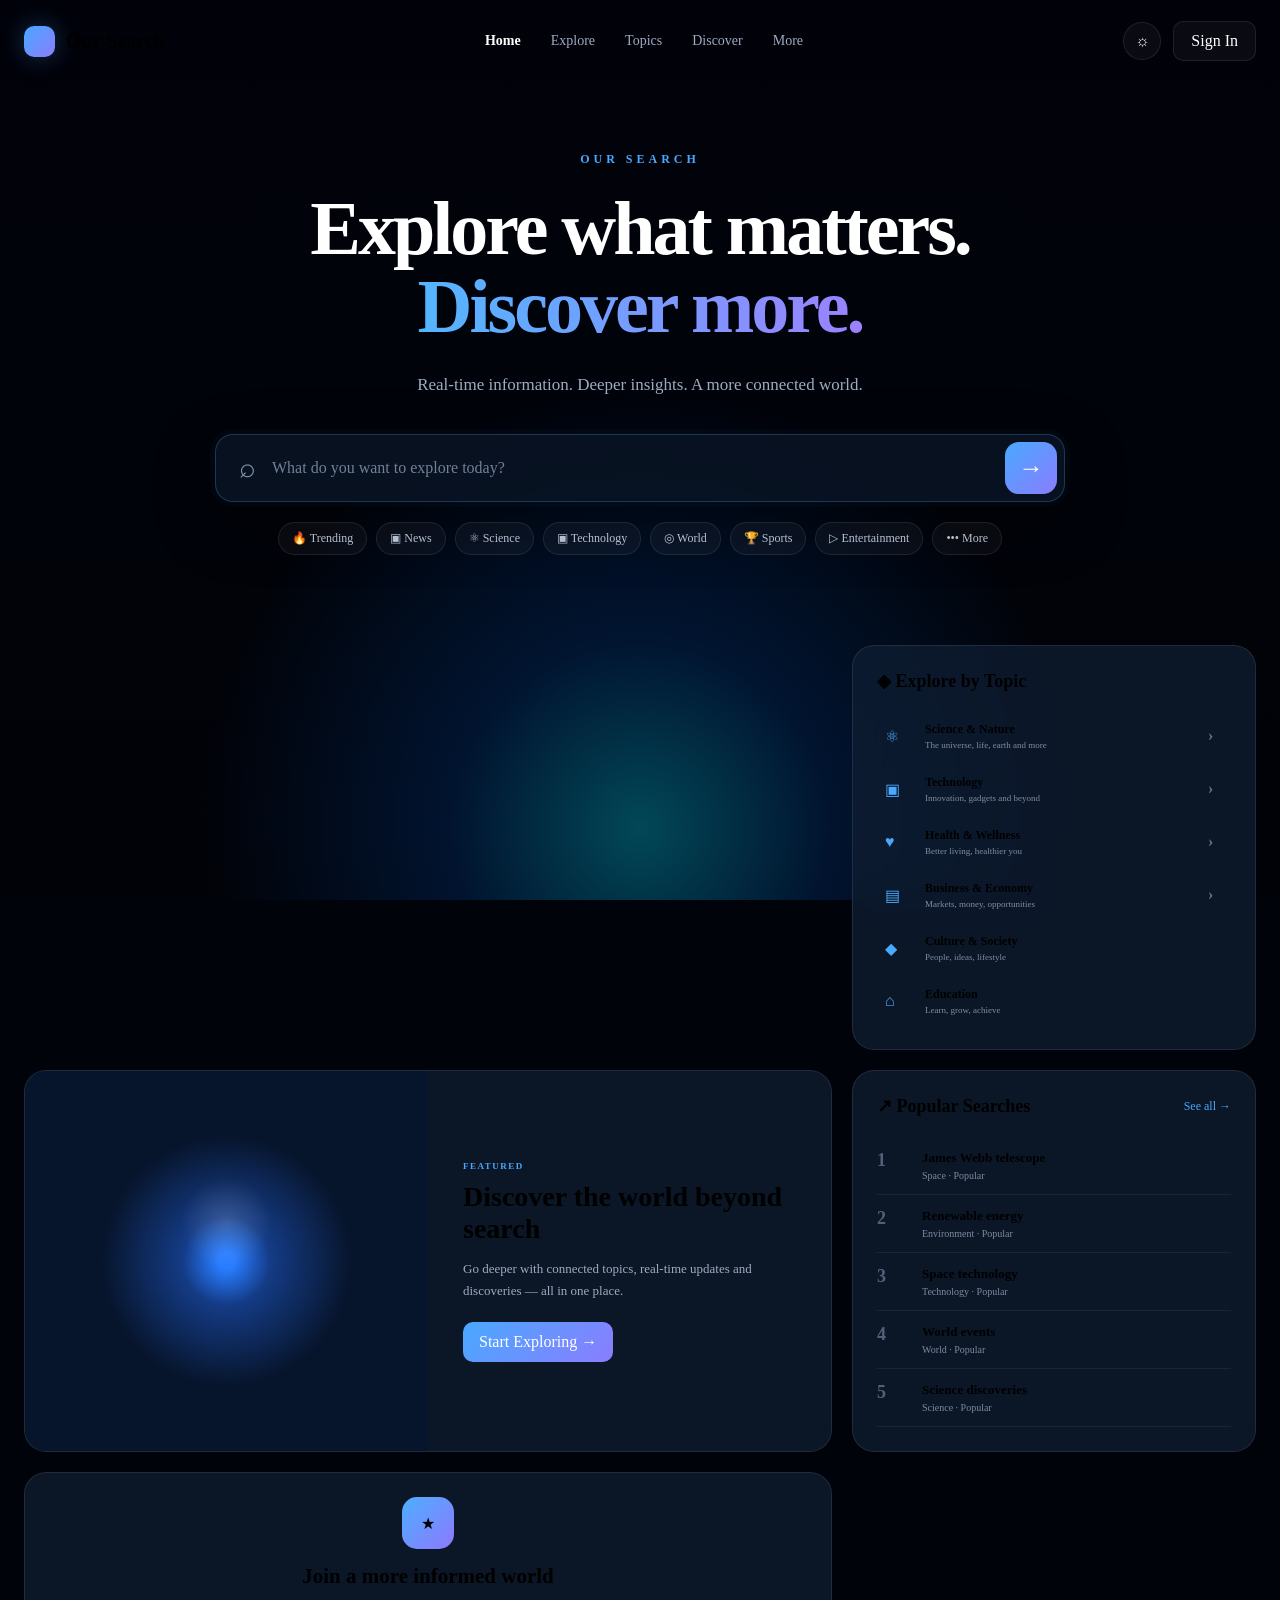
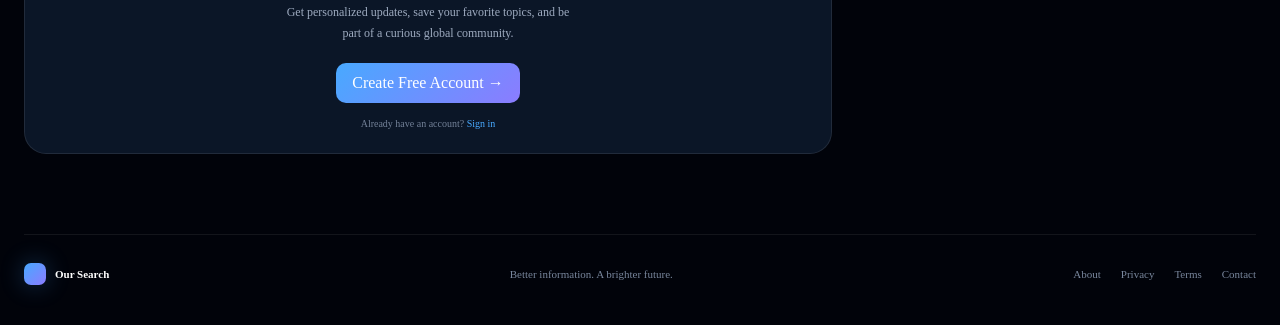
==== website/index.html @ 3cedba16 "Fix homepage search navigation" ====
<!DOCTYPE html>
<html lang="en">
<head>
    <meta charset="UTF-8">
    <meta name="viewport" content="width=device-width, initial-scale=1.0">

    <title>Our Search</title>

    <link rel="stylesheet" href="style.css">
</head>

<body>

<header class="topbar">

    <div class="brand">
        <div class="brand-icon"></div>
        <span>Our Search</span>
    </div>

    <nav class="navigation">
        <a class="active" href="/">Home</a>
        <a href="javascript:void(0)" onclick="event.preventDefault(); event.stopPropagation();">Explore</a>
        <a href="javascript:void(0)" onclick="event.preventDefault(); event.stopPropagation();">Topics</a>
        <a href="javascript:void(0)" onclick="event.preventDefault(); event.stopPropagation();">Discover</a>
        <a href="javascript:void(0)" onclick="event.preventDefault(); event.stopPropagation();">More</a>
    </nav>

    <div class="top-actions">
        <button class="theme-button">☼</button>
        <button class="signin-button">Sign In</button>
    </div>

</header>


<main>

    <section class="hero">

        <div class="hero-content">

            <div class="eyebrow">OUR SEARCH</div>

            <h1>
                Explore what matters.<br>
                <span>Discover more.</span>
            </h1>

            <p>
                Real-time information. Deeper insights. A more connected world.
            </p>

            <a
                class="main-search"
                href="/search.html"
                aria-label="Open Our Search"
            >

                <span class="search-icon">⌕</span>

                <span class="search-placeholder">
                    What do you want to explore today?
                </span>

                <span class="search-submit">→</span>

            </a>

            <div class="category-row">

                <button>🔥 Trending</button>
                <button>▣ News</button>
                <button>⚛ Science</button>
                <button>▣ Technology</button>
                <button>◎ World</button>
                <button>🏆 Sports</button>
                <button>▷ Entertainment</button>
                <button>••• More</button>

            </div>

        </div>

    </section>


    <section class="dashboard">

        <div class="world-news-space">
        </div>


        <aside class="topics-panel">

            <div class="section-heading">
                <h2>◈ Explore by Topic</h2>
            </div>

            <div class="topic-list">

                <a href="javascript:void(0)" onclick="event.preventDefault(); event.stopPropagation();">
                    <span>⚛</span>
                    <div>
                        <strong>Science & Nature</strong>
                        <small>The universe, life, earth and more</small>
                    </div>
                    <b>›</b>
                </a>

                <a href="javascript:void(0)" onclick="event.preventDefault(); event.stopPropagation();">
                    <span>▣</span>
                    <div>
                        <strong>Technology</strong>
                        <small>Innovation, gadgets and beyond</small>
                    </div>
                    <b>›</b>
                </a>

                <a href="javascript:void(0)" onclick="event.preventDefault(); event.stopPropagation();">
                    <span>♥</span>
                    <div>
                        <strong>Health & Wellness</strong>
                        <small>Better living, healthier you</small>
                    </div>
                    <b>›</b>
                </a>

                <a href="javascript:void(0)" onclick="event.preventDefault(); event.stopPropagation();">
                    <span>▤</span>
                    <div>
                        <strong>Business & Economy</strong>
                        <small>Markets, money, opportunities</small>
                    </div>
                    <b>›</b>
                </a>

                <a href="javascript:void(0)" onclick="event.preventDefault(); event.stopPropagation();">
                    <span>◆</span>
                    <div>
                        <strong>Culture & Society</strong>
                        <small>People, ideas, lifestyle</small>
                    </div>
                </a>

                <a href="javascript:void(0)" onclick="event.preventDefault(); event.stopPropagation();">
                    <span>⌂</span>
                    <div>
                        <strong>Education</strong>
                        <small>Learn, grow, achieve</small>
                    </div>
                </a>

            </div>

        </aside>


        <div class="featured-panel">

            <div class="featured-image"></div>

            <div class="featured-content">

                <small>FEATURED</small>

                <h2>Discover the world beyond search</h2>

                <p>
                    Go deeper with connected topics, real-time updates
                    and discoveries — all in one place.
                </p>

                <button>Start Exploring →</button>

            </div>

        </div>


        <div class="popular-panel">

            <div class="section-heading">
                <h2>↗ Popular Searches</h2>
                <a href="javascript:void(0)" onclick="event.preventDefault(); event.stopPropagation();">See all →</a>
            </div>

            <div class="popular-list">

                <a href="javascript:void(0)" onclick="event.preventDefault(); event.stopPropagation();">
                    <strong>1</strong>
                    <div>
                        <b>James Webb telescope</b>
                        <small>Space · Popular</small>
                    </div>
                </a>

                <a href="javascript:void(0)" onclick="event.preventDefault(); event.stopPropagation();">
                    <strong>2</strong>
                    <div>
                        <b>Renewable energy</b>
                        <small>Environment · Popular</small>
                    </div>
                </a>

                <a href="javascript:void(0)" onclick="event.preventDefault(); event.stopPropagation();">
                    <strong>3</strong>
                    <div>
                        <b>Space technology</b>
                        <small>Technology · Popular</small>
                    </div>
                </a>

                <a href="javascript:void(0)" onclick="event.preventDefault(); event.stopPropagation();">
                    <strong>4</strong>
                    <div>
                        <b>World events</b>
                        <small>World · Popular</small>
                    </div>
                </a>

                <a href="javascript:void(0)" onclick="event.preventDefault(); event.stopPropagation();">
                    <strong>5</strong>
                    <div>
                        <b>Science discoveries</b>
                        <small>Science · Popular</small>
                    </div>
                </a>

            </div>

        </div>


        <aside class="join-panel">

            <div class="join-icon">★</div>

            <h2>Join a more informed world</h2>

            <p>
                Get personalized updates, save your favorite topics,
                and be part of a curious global community.
            </p>

            <button>Create Free Account →</button>

            <small>
                Already have an account?
                <a href="javascript:void(0)" onclick="event.preventDefault(); event.stopPropagation();">Sign in</a>
            </small>

        </aside>

    </section>

</main>


<footer>

    <div class="footer-brand">
        <div class="brand-icon"></div>
        <strong>Our Search</strong>
    </div>

    <p>Better information. A brighter future.</p>

    <div class="footer-links">
        <a href="javascript:void(0)" onclick="event.preventDefault(); event.stopPropagation();">About</a>
        <a href="javascript:void(0)" onclick="event.preventDefault(); event.stopPropagation();">Privacy</a>
        <a href="javascript:void(0)" onclick="event.preventDefault(); event.stopPropagation();">Terms</a>
        <a href="javascript:void(0)" onclick="event.preventDefault(); event.stopPropagation();">Contact</a>
    </div>

</footer>

    <script src="/app.js"></script>

</body>
</html>
---- website/style.css ----
* {
    box-sizing: border-box;
    margin: 0;
    padding: 0;
}

:root {
    --bg: #07111f;
    --panel: rgba(16, 31, 52, 0.72);
    --panel-border: rgba(255, 255, 255, 0.09);
    --text: #f4f8ff;
    --muted: #9eabc0;
    --blue: #48a9ff;
    --purple: #8b7cff;
}

body {
    margin: 0;
    min-height: 100vh;
    background-color: #01030a;
    background-image:
        radial-gradient(circle at 50% 92%,
            rgba(0, 220, 255, 0.32) 0%,
            rgba(0, 110, 255, 0.16) 18%,
            rgba(0, 0, 0, 0) 42%),
        linear-gradient(to bottom,
            rgba(0, 0, 8, 0.35) 0%,
            rgba(0, 4, 18, 0.05) 48%,
            rgba(0, 0, 0, 0.28) 100%),
        url("/assets/earth.jpg");
    background-position: center 65%;
    background-size: 100% 100%;
    background-repeat: no-repeat;
    background-attachment: fixed;
}



a {
    color: inherit;
    text-decoration: none;
}

button,
input {
    font: inherit;
}


/* TOP BAR */

.topbar {
    width: min(1400px, calc(100% - 48px));
    margin: 0 auto;
    height: 82px;

    display: flex;
    align-items: center;
    justify-content: space-between;
    gap: 30px;
}

.brand {
    display: flex;
    align-items: center;
    gap: 11px;

    font-size: 20px;
    font-weight: 700;
    white-space: nowrap;
}

.brand-icon {
    width: 31px;
    height: 31px;
    border-radius: 10px;

    background: linear-gradient(135deg, var(--blue), var(--purple));
    box-shadow: 0 0 25px rgba(72, 169, 255, 0.3);
}

.navigation {
    display: flex;
    gap: 30px;
}

.navigation a {
    color: var(--muted);
    font-size: 14px;
    transition: 0.2s;
}

.navigation a:hover,
.navigation a.active {
    color: white;
}

.navigation a.active {
    font-weight: 600;
}

.top-actions {
    display: flex;
    align-items: center;
    gap: 12px;
}

.theme-button,
.signin-button {
    border: 1px solid var(--panel-border);
    background: rgba(255,255,255,0.04);
    color: white;
    cursor: pointer;
}

.theme-button {
    width: 38px;
    height: 38px;
    border-radius: 50%;
}

.signin-button {
    padding: 10px 17px;
    border-radius: 10px;
}


/* HERO */

.hero {
    min-height: 510px;

    display: flex;
    align-items: center;
    justify-content: center;

    text-align: center;
    padding: 70px 20px 90px;
}

.hero-content {
    width: min(850px, 100%);
}

.eyebrow {
    color: var(--blue);
    font-size: 12px;
    font-weight: 700;
    letter-spacing: 4px;
    margin-bottom: 22px;
}

.hero h1 {
    font-size: clamp(42px, 6vw, 76px);
    line-height: 1.03;
    letter-spacing: -3px;
    color: #ffffff;
}

.hero h1 span {
    background: linear-gradient(90deg, #53b5ff, #9b82ff);
    -webkit-background-clip: text;
    background-clip: text;
    color: transparent;
}

.hero p {
    margin: 25px auto 35px;
    max-width: 650px;

    color: var(--muted);
    font-size: 17px;
    line-height: 1.7;
}


/* SEARCH */

.main-search {
    height: 68px;
    width: 100%;

    display: flex;
    align-items: center;

    padding: 7px;
    border-radius: 18px;

    background: rgba(9, 20, 36, 0.88);
    border: 1px solid rgba(100, 175, 255, 0.24);

    box-shadow:
        0 0 0 5px rgba(72, 169, 255, 0.025),
        0 20px 60px rgba(0,0,0,0.35);
}

.main-search {
    text-decoration: none;
    color: inherit;
    cursor: pointer;
    box-sizing: border-box;
    -webkit-tap-highlight-color: transparent;
}

.search-placeholder {
    flex: 1;
    min-width: 0;

    color: #718097;
    font-size: 16px;

    text-align: left;
}

.search-submit {
    width: 52px;
    height: 52px;

    display: flex;
    align-items: center;
    justify-content: center;

    flex-shrink: 0;

    border-radius: 14px;

    background: linear-gradient(135deg, var(--blue), var(--purple));
    color: white;

    font-size: 25px;
}

.search-icon {
    padding: 0 16px;
    color: #8292a9;
    font-size: 28px;
}

.main-search input {
    flex: 1;
    min-width: 0;

    border: 0;
    outline: 0;
    background: transparent;

    color: white;
    font-size: 16px;
}

.main-search input::placeholder {
    color: #718097;
}

.main-search button {
    width: 52px;
    height: 52px;

    border: 0;
    border-radius: 14px;

    background: linear-gradient(135deg, var(--blue), var(--purple));
    color: white;

    cursor: pointer;
    font-size: 25px;
}


/* CATEGORY BUTTONS */

.category-row {
    display: flex;
    flex-wrap: wrap;
    justify-content: center;
    gap: 9px;

    margin-top: 20px;
}

.category-row button {
    border: 1px solid var(--panel-border);
    background: rgba(255,255,255,0.035);
    color: #b4c0d2;

    border-radius: 20px;
    padding: 8px 13px;

    cursor: pointer;
    font-size: 12px;
}


/* DASHBOARD */

.dashboard {
    width: min(1400px, calc(100% - 48px));
    margin: 0 auto 80px;

    display: grid;
    grid-template-columns: 2fr 1fr;
    gap: 20px;
}

.trending-panel,
.topics-panel,
.featured-panel,
.popular-panel,
.join-panel {
    border: 1px solid var(--panel-border);
    border-radius: 22px;

    background: var(--panel);
    backdrop-filter: blur(20px);

    overflow: hidden;
}

.trending-panel,
.topics-panel,
.popular-panel,
.join-panel {
    padding: 24px;
}

.section-heading {
    display: flex;
    align-items: center;
    justify-content: space-between;
    margin-bottom: 20px;
}

.section-heading h2 {
    font-size: 18px;
}

.section-heading a {
    color: var(--blue);
    font-size: 12px;
}


/* STORIES */

.story-grid {
    display: grid;
    grid-template-columns: repeat(4, 1fr);
    gap: 12px;
}

.story-card {
    min-width: 0;
}

.story-image {
    height: 125px;
    border-radius: 15px;
    margin-bottom: 13px;
}

.rocket {
    background:
        radial-gradient(circle at 70% 25%, white 0 1px, transparent 2px),
        radial-gradient(circle at 25% 35%, #fff 0 1px, transparent 2px),
        linear-gradient(145deg, #172d55, #315ea0);
}

.technology {
    background:
        radial-gradient(circle at 60% 35%, #7bd8ff, transparent 12%),
        linear-gradient(145deg, #12333e, #257b88);
}

.earth {
    background:
        radial-gradient(circle at 45% 45%, #3dffb0 0 10%, #087b83 18%, #102238 55%);
}

.sports {
    background:
        radial-gradient(circle at 65% 45%, #f2a45c, transparent 15%),
        linear-gradient(145deg, #4b241b, #a14f32);
}

.story-card small,
.featured-content small {
    color: var(--blue);
    font-size: 9px;
    font-weight: 700;
    letter-spacing: 1.5px;
}

.story-card h3 {
    margin-top: 6px;
    font-size: 14px;
    line-height: 1.35;
}

.story-meta {
    margin-top: 10px;
    color: #77859b;
    font-size: 10px;
}


/* TOPICS */

.topic-list {
    display: flex;
    flex-direction: column;
    gap: 5px;
}

.topic-list a {
    display: grid;
    grid-template-columns: 30px 1fr 15px;
    gap: 10px;
    align-items: center;

    padding: 10px 8px;
    border-radius: 12px;

    transition: 0.2s;
}

.topic-list a:hover {
    background: rgba(255,255,255,0.05);
}

.topic-list a > span {
    color: var(--blue);
}

.topic-list strong {
    display: block;
    font-size: 12px;
}

.topic-list small {
    display: block;
    margin-top: 3px;
    color: #7f8da3;
    font-size: 9px;
}

.topic-list b {
    color: #68758b;
}


/* FEATURED */

.featured-panel {
    min-height: 290px;

    display: grid;
    grid-template-columns: 1fr 1fr;
}

.featured-image {
    min-height: 290px;

    background:
        radial-gradient(circle at 50% 40%, rgba(255,255,255,0.15), transparent 15%),
        radial-gradient(circle at 50% 50%, #287cff 0 3%, #143b85 16%, #07152c 45%);
}

.featured-content {
    padding: 35px;
    display: flex;
    flex-direction: column;
    justify-content: center;
}

.featured-content h2 {
    margin: 10px 0 13px;
    font-size: 28px;
    line-height: 1.15;
}

.featured-content p {
    color: var(--muted);
    font-size: 13px;
    line-height: 1.7;
    margin-bottom: 20px;
}

.featured-content button,
.join-panel button {
    width: fit-content;

    border: 0;
    border-radius: 10px;

    padding: 11px 16px;

    background: linear-gradient(135deg, var(--blue), var(--purple));
    color: white;

    cursor: pointer;
}


/* POPULAR */

.popular-list {
    display: flex;
    flex-direction: column;
}

.popular-list a {
    display: grid;
    grid-template-columns: 35px 1fr;
    gap: 10px;

    padding: 13px 0;
    border-bottom: 1px solid rgba(255,255,255,0.06);
}

.popular-list strong {
    color: #526078;
    font-size: 18px;
}

.popular-list b {
    display: block;
    font-size: 13px;
}

.popular-list small {
    display: block;
    margin-top: 4px;
    color: #7d8aa0;
    font-size: 10px;
}


/* JOIN */

.join-panel {
    text-align: center;
    display: flex;
    flex-direction: column;
    align-items: center;
    justify-content: center;
}

.join-icon {
    width: 52px;
    height: 52px;
    display: grid;
    place-items: center;

    margin-bottom: 15px;
    border-radius: 15px;

    background: linear-gradient(135deg, #4daeff, #8d79ff);
}

.join-panel h2 {
    font-size: 21px;
}

.join-panel p {
    max-width: 300px;
    margin: 13px 0 20px;

    color: var(--muted);
    font-size: 12px;
    line-height: 1.7;
}

.join-panel small {
    margin-top: 15px;
    color: #738198;
    font-size: 10px;
}

.join-panel small a {
    color: var(--blue);
}


/* FOOTER */

footer {
    width: min(1400px, calc(100% - 48px));
    margin: 0 auto;

    padding: 28px 0 40px;

    border-top: 1px solid rgba(255,255,255,0.07);

    display: flex;
    align-items: center;
    justify-content: space-between;
    gap: 20px;

    color: #78869c;
    font-size: 11px;
}

.footer-brand {
    display: flex;
    align-items: center;
    gap: 9px;
    color: white;
}

.footer-brand .brand-icon {
    width: 22px;
    height: 22px;
    border-radius: 7px;
}

.footer-links {
    display: flex;
    gap: 20px;
}

.footer-links a:hover {
    color: white;
}


/* MOBILE */

@media (max-width: 900px) {

    .navigation {
        display: none;
    }

    .dashboard {
        grid-template-columns: 1fr;
    }

    .story-grid {
        grid-template-columns: repeat(2, 1fr);
    }

    .featured-panel {
        grid-template-columns: 1fr;
    }

    .featured-image {
        min-height: 220px;
    }
}


@media (max-width: 600px) {

    .topbar {
        width: min(100% - 28px, 1400px);
        height: 70px;
    }

    .signin-button {
        display: none;
    }

    .hero {
        min-height: 470px;
        padding-top: 45px;
    }

    .hero h1 {
        font-size: 44px;
        letter-spacing: -2px;
    }

    .hero p {
        font-size: 14px;
    }

    .main-search {
        height: 60px;
    }

    .main-search button {
        width: 45px;
        height: 45px;
    }

    .category-row {
        gap: 6px;
    }

    .category-row button {
        padding: 7px 10px;
        font-size: 10px;
    }

    .dashboard {
        width: calc(100% - 28px);
    }

    .story-grid {
        grid-template-columns: 1fr 1fr;
    }

    .story-image {
        height: 105px;
    }

    .featured-content {
        padding: 25px;
    }

    .featured-content h2 {
        font-size: 23px;
    }

    footer {
        width: calc(100% - 28px);
        flex-direction: column;
        align-items: flex-start;
    }

    .footer-links {
        flex-wrap: wrap;
    }
}
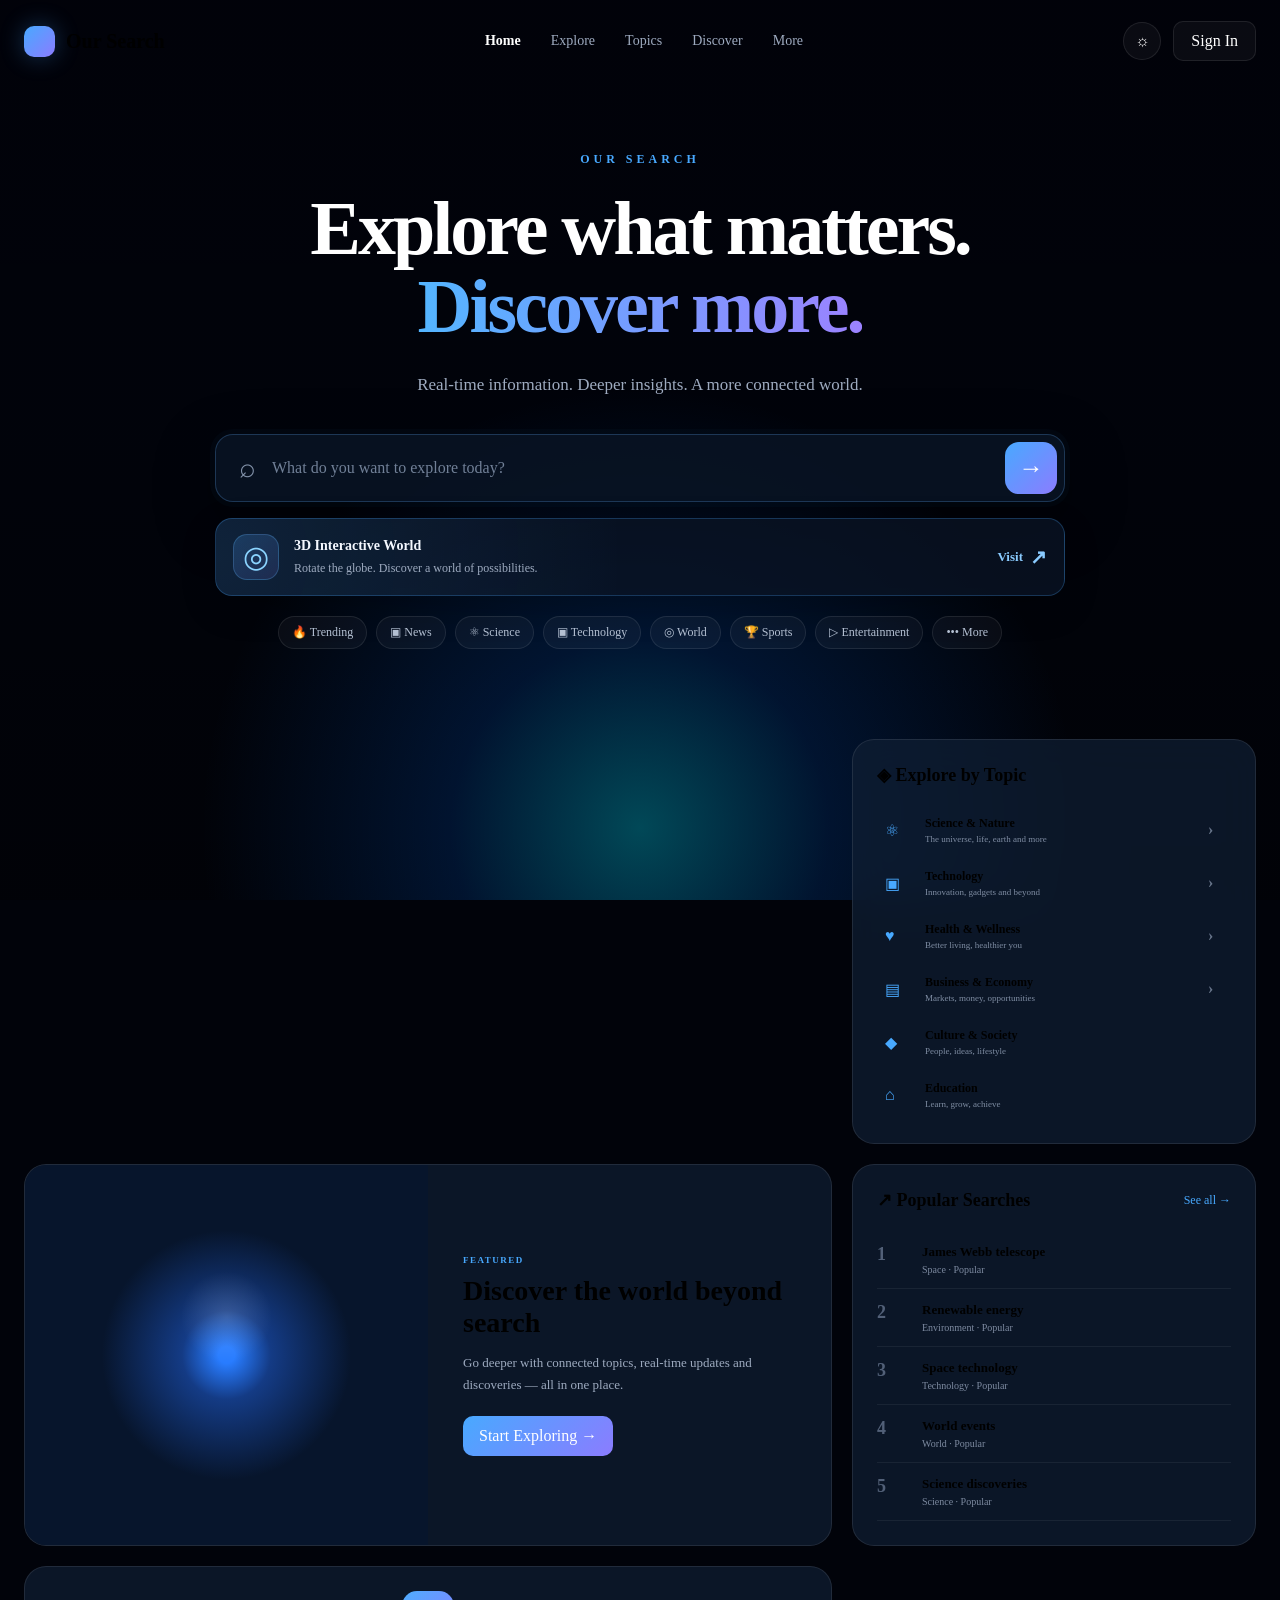
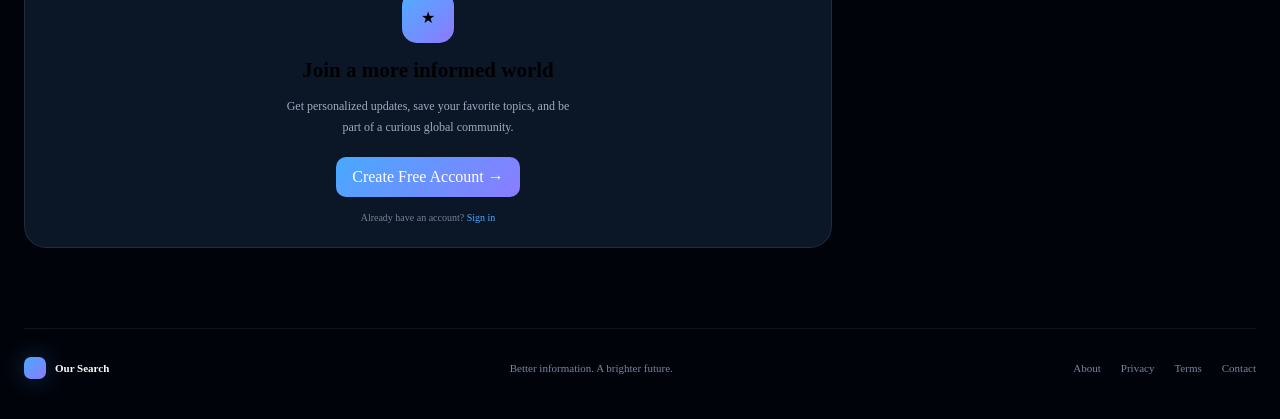
==== commit aee1466a: "Add 3D Interactive World experience" ====
--- a/website/index.html
+++ b/website/index.html
@@ -51,20 +51,30 @@
                 Real-time information. Deeper insights. A more connected world.
             </p>
 
-            <a
+            <button
                 class="main-search"
-                href="/search.html"
+                type="button"
                 aria-label="Open Our Search"
             >
 
                 <span class="search-icon">⌕</span>
 
                 <span class="search-placeholder">
-                    What do you want to explore today?
+                   What do you want to explore today?
                 </span>
 
                 <span class="search-submit">→</span>
 
+            </button>
+
+            <a class="world-explore-card" href="/3d-world.html"
+               aria-label="Visit the 3D Interactive World">
+                <span class="world-explore-icon" aria-hidden="true">◎</span>
+                <span class="world-explore-copy">
+                    <strong>3D Interactive World</strong>
+                    <span>Rotate the globe. Discover a world of possibilities.</span>
+                </span>
+                <span class="world-explore-action">Visit <span aria-hidden="true">↗</span></span>
             </a>
 
             <div class="category-row">
--- a/website/style.css
+++ b/website/style.css
@@ -722,3 +722,432 @@
         flex-wrap: wrap;
     }
 }
+
+/* ================================
+   SEARCH RESULTS PAGE
+   ================================ */
+
+body.search-page {
+    background-color: #01030a;
+    background-image:
+        radial-gradient(
+            circle at 50% 100%,
+            rgba(0, 180, 255, 0.16) 0%,
+            rgba(0, 80, 180, 0.07) 25%,
+            transparent 55%
+        ),
+        linear-gradient(
+            to bottom,
+            rgba(0, 0, 8, 0.96),
+            rgba(0, 4, 18, 0.92)
+        );
+    background-attachment: fixed;
+}
+
+.search-header {
+    width: min(1100px, calc(100% - 32px));
+    margin: 0 auto;
+    padding: 24px 0 18px;
+
+    display: flex;
+    align-items: center;
+    gap: 28px;
+
+    border-bottom: 1px solid rgba(255,255,255,0.07);
+}
+
+.search-logo {
+    flex-shrink: 0;
+
+    font-size: 21px;
+    font-weight: 700;
+
+    background: linear-gradient(
+        90deg,
+        #53b5ff,
+        #9b82ff
+    );
+
+    -webkit-background-clip: text;
+    background-clip: text;
+    color: transparent;
+}
+
+.search-page-form {
+    width: min(700px, 100%);
+    height: 52px;
+
+    display: flex;
+    align-items: center;
+
+    padding: 5px 6px 5px 15px;
+
+    border-radius: 15px;
+
+    background: rgba(12, 25, 44, 0.88);
+    border: 1px solid rgba(100,175,255,0.22);
+
+    box-shadow:
+        0 0 0 4px rgba(72,169,255,0.025),
+        0 12px 40px rgba(0,0,0,0.25);
+}
+
+.search-page-icon {
+    color: #718097;
+    font-size: 25px;
+    margin-right: 10px;
+}
+
+.search-page-form input {
+    flex: 1;
+    min-width: 0;
+
+    border: 0;
+    outline: 0;
+
+    background: transparent;
+
+    color: white;
+    font-size: 15px;
+}
+
+.search-page-form input::placeholder {
+    color: #68758b;
+}
+
+.search-page-form button {
+    width: 42px;
+    height: 42px;
+
+    flex-shrink: 0;
+
+    border: 0;
+    border-radius: 11px;
+
+    background: linear-gradient(
+        135deg,
+        var(--blue),
+        var(--purple)
+    );
+
+    color: white;
+
+    cursor: pointer;
+    font-size: 20px;
+}
+
+.search-main {
+    width: min(900px, calc(100% - 32px));
+    margin: 0 auto;
+    padding: 42px 0 80px;
+}
+
+.search-intro {
+    margin-bottom: 30px;
+}
+
+.search-intro h1 {
+    font-size: 28px;
+    letter-spacing: -0.8px;
+}
+
+.search-intro p {
+    margin-top: 9px;
+    color: var(--muted);
+    font-size: 13px;
+    line-height: 1.6;
+}
+
+
+/* RESULT CARDS */
+
+.search-result {
+    padding: 22px 0;
+
+    border-bottom: 1px solid rgba(255,255,255,0.07);
+}
+
+.search-result-title {
+    display: block;
+
+    color: #f4f8ff;
+
+    font-size: 19px;
+    font-weight: 600;
+    line-height: 1.35;
+
+    transition: color 0.2s;
+}
+
+.search-result-title:hover {
+    color: var(--blue);
+}
+
+.search-result-url {
+    margin-top: 7px;
+
+    color: #52c58a;
+
+    font-size: 12px;
+    line-height: 1.5;
+
+    overflow-wrap: anywhere;
+}
+
+.search-result-description {
+    max-width: 720px;
+
+    margin-top: 8px;
+
+    color: #9eabc0;
+
+    font-size: 13px;
+    line-height: 1.65;
+}
+
+@media (max-width: 700px) {
+
+    .search-header {
+        width: calc(100% - 24px);
+
+        flex-direction: column;
+        align-items: stretch;
+
+        gap: 16px;
+    }
+
+    .search-logo {
+        font-size: 19px;
+    }
+
+    .search-page-form {
+        height: 50px;
+    }
+
+    .search-main {
+        width: calc(100% - 24px);
+        padding-top: 30px;
+    }
+
+    .search-intro h1 {
+        font-size: 23px;
+    }
+
+    .search-result {
+        padding: 19px 0;
+    }
+
+    .search-result-title {
+        font-size: 17px;
+    }
+
+    .search-result-description {
+        font-size: 12px;
+    }
+}
+
+
+/* OUR SEARCH Brain Experience */
+
+.our-brain-experience {
+    width: min(1000px, calc(100% - 32px));
+    margin: 28px auto 36px;
+    padding: 28px;
+    border: 1px solid rgba(255,255,255,.09);
+    border-radius: 24px;
+    background: rgba(10,22,40,.78);
+    backdrop-filter: blur(20px);
+}
+
+.our-brain-label {
+    color: #48a9ff;
+    font-size: 11px;
+    font-weight: 800;
+    letter-spacing: 2px;
+    text-transform: uppercase;
+    margin-bottom: 10px;
+}
+
+.our-brain-title {
+    color: #fff;
+    font-size: clamp(28px, 5vw, 46px);
+    line-height: 1.12;
+    margin: 0 0 18px;
+}
+
+.our-brain-status {
+    display: inline-block;
+    padding: 8px 12px;
+    border-radius: 999px;
+    background: rgba(72,169,255,.08);
+    border: 1px solid rgba(72,169,255,.16);
+    color: #a9c9e8;
+    font-size: 13px;
+    margin-bottom: 24px;
+}
+
+.our-brain-section {
+    padding-top: 22px;
+    margin-top: 22px;
+    border-top: 1px solid rgba(255,255,255,.08);
+}
+
+.our-brain-section h2 {
+    color: #fff;
+    font-size: 18px;
+    margin: 0 0 10px;
+}
+
+.our-brain-section p {
+    color: #a9b7ca;
+    line-height: 1.7;
+    margin: 0;
+}
+
+.our-brain-sources {
+    display: grid;
+    gap: 10px;
+    margin-top: 16px;
+}
+
+.our-brain-source {
+    padding: 14px 16px;
+    border-radius: 14px;
+    background: rgba(255,255,255,.035);
+    border: 1px solid rgba(255,255,255,.06);
+}
+
+.our-brain-source strong {
+    display: block;
+    color: #edf5ff;
+    margin-bottom: 6px;
+}
+
+.our-brain-source p {
+    font-size: 14px;
+    margin-bottom: 6px;
+}
+
+.our-brain-source span {
+    color: #6f89a7;
+    font-size: 12px;
+    overflow-wrap: anywhere;
+}
+
+@media (max-width: 600px) {
+    .our-brain-experience {
+        width: min(100% - 20px, 1000px);
+        padding: 18px;
+        border-radius: 18px;
+    }
+}
+
+
+/* 3D INTERACTIVE WORLD CARD */
+.world-explore-card {
+    display: flex;
+    align-items: center;
+    gap: 15px;
+    width: 100%;
+    margin-top: 16px;
+    padding: 15px 17px;
+    text-align: left;
+    border: 1px solid rgba(72, 169, 255, 0.25);
+    border-radius: 17px;
+    color: var(--text);
+    background:
+        radial-gradient(circle at 0% 50%, rgba(72, 169, 255, 0.13), transparent 48%),
+        rgba(9, 20, 36, 0.78);
+    box-shadow: 0 12px 35px rgba(0, 0, 0, 0.18);
+    transition: border-color 180ms ease, transform 180ms ease,
+                background 180ms ease, box-shadow 180ms ease;
+    -webkit-tap-highlight-color: transparent;
+}
+
+.world-explore-card:hover {
+    transform: translateY(-2px);
+    border-color: rgba(72, 169, 255, 0.65);
+    background:
+        radial-gradient(circle at 0% 50%, rgba(72, 169, 255, 0.2), transparent 55%),
+        rgba(12, 27, 49, 0.94);
+    box-shadow: 0 14px 40px rgba(30, 120, 255, 0.12);
+}
+
+.world-explore-card:focus-visible {
+    outline: 2px solid var(--blue);
+    outline-offset: 4px;
+}
+
+.world-explore-icon {
+    display: grid;
+    place-items: center;
+    flex: 0 0 46px;
+    width: 46px;
+    height: 46px;
+    border: 1px solid rgba(95, 186, 255, 0.25);
+    border-radius: 14px;
+    color: #8bd4ff;
+    background: linear-gradient(145deg, rgba(72, 169, 255, 0.2), rgba(139, 124, 255, 0.13));
+    font-size: 30px;
+    line-height: 1;
+}
+
+.world-explore-copy {
+    display: flex;
+    flex: 1;
+    flex-direction: column;
+    gap: 5px;
+    min-width: 0;
+}
+
+.world-explore-copy strong {
+    font-size: 14px;
+    font-weight: 700;
+}
+
+.world-explore-copy > span {
+    color: var(--muted);
+    font-size: 12px;
+    line-height: 1.5;
+}
+
+.world-explore-action {
+    display: inline-flex;
+    align-items: center;
+    gap: 7px;
+    flex-shrink: 0;
+    color: #8acbff;
+    font-size: 13px;
+    font-weight: 700;
+}
+
+.world-explore-action > span {
+    font-size: 20px;
+    line-height: 1;
+}
+
+@media (max-width: 480px) {
+    .world-explore-card {
+        gap: 11px;
+        padding: 13px 12px;
+    }
+
+    .world-explore-icon {
+        flex-basis: 40px;
+        width: 40px;
+        height: 40px;
+    }
+
+    .world-explore-copy strong {
+        font-size: 13px;
+    }
+
+    .world-explore-copy > span {
+        font-size: 11px;
+    }
+
+    .world-explore-action {
+        gap: 3px;
+        font-size: 12px;
+    }
+}
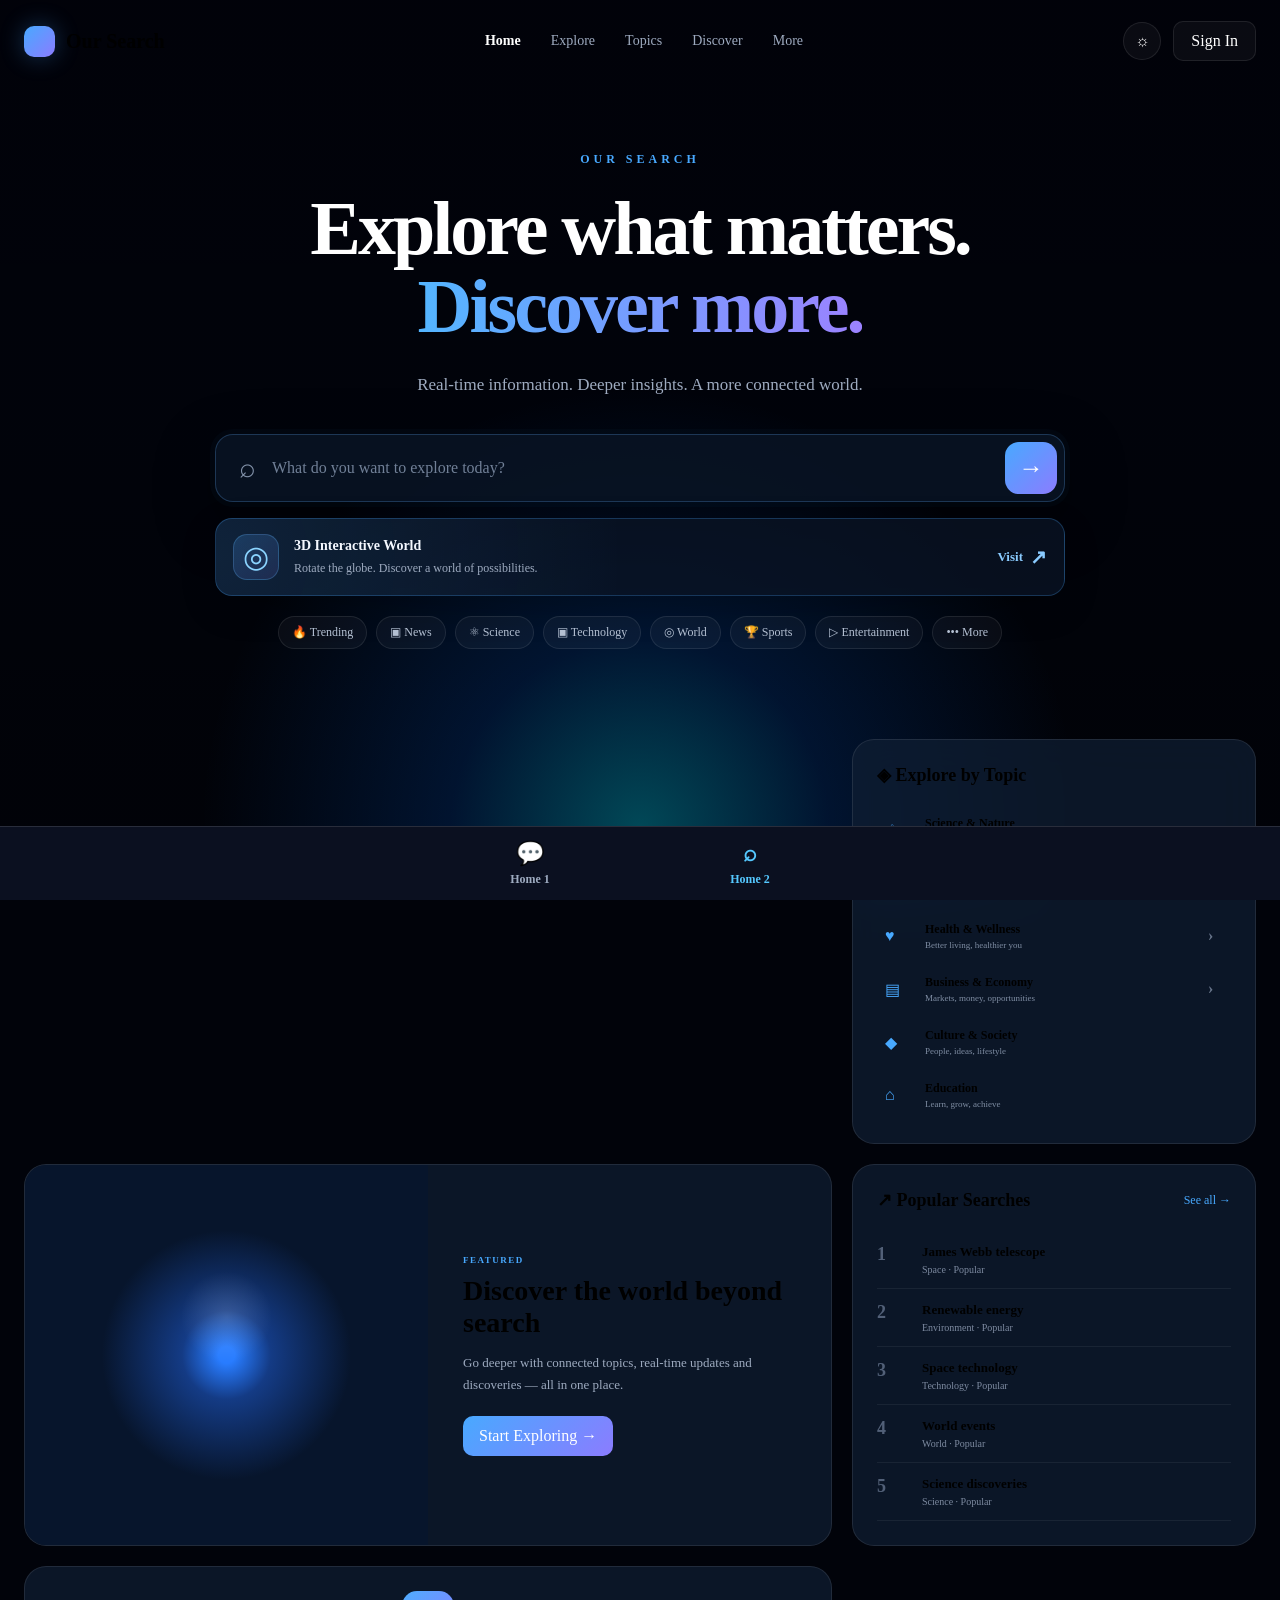
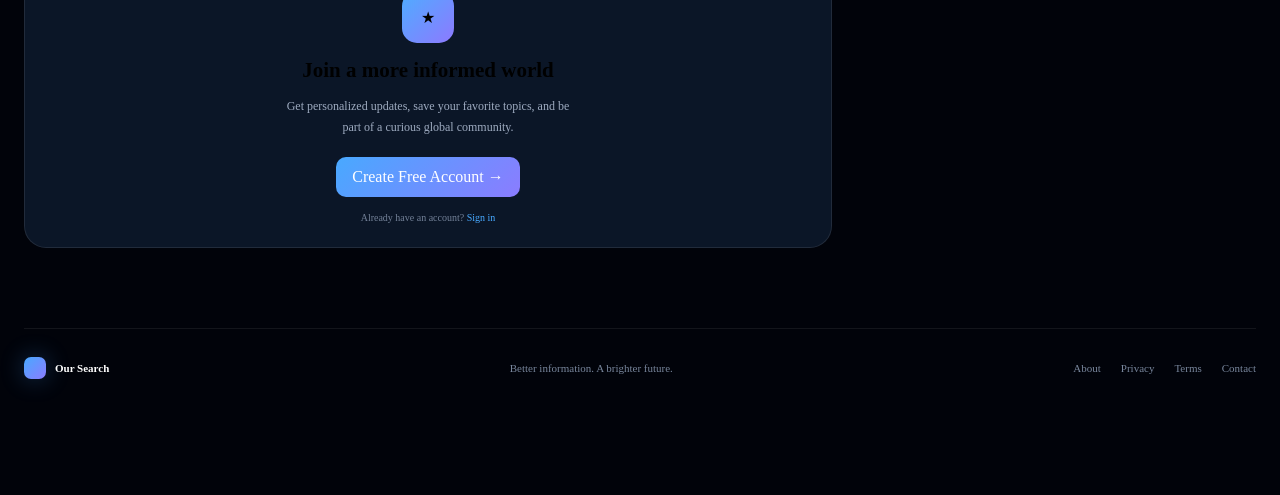
==== commit e90967f4: "Add Home 1 and Home 2 bottom navigation" ====
--- a/website/index.html
+++ b/website/index.html
@@ -285,6 +285,18 @@
 
 </footer>
 
+
+<nav class="home-switcher" id="home-switcher" aria-label="Home navigation">
+    <a href="/home1.html" aria-label="Home 1: AI Chat">
+        <span class="home-nav-icon" aria-hidden="true">💬</span>
+        <span>Home 1</span>
+    </a>
+    <a href="/" class="active" aria-current="page" aria-label="Home 2: Search Engine">
+        <span class="home-nav-icon" aria-hidden="true">⌕</span>
+        <span>Home 2</span>
+    </a>
+</nav>
+
     <script src="/app.js"></script>
 
 </body>
--- a/website/style.css
+++ b/website/style.css
@@ -1151,3 +1151,62 @@
         font-size: 12px;
     }
 }
+
+/* OUR SEARCH: bottom home navigation */
+.home-switcher {
+    position: fixed;
+    left: 0;
+    right: 0;
+    bottom: 0;
+    z-index: 9999;
+    display: flex;
+    justify-content: center;
+    align-items: stretch;
+    padding: 8px 16px calc(8px + env(safe-area-inset-bottom));
+    background: var(--background, #0b1020);
+    border-top: 1px solid rgba(255,255,255,0.12);
+    backdrop-filter: blur(18px);
+    -webkit-backdrop-filter: blur(18px);
+}
+
+.home-switcher a {
+    display: flex;
+    flex: 1;
+    max-width: 220px;
+    flex-direction: column;
+    justify-content: center;
+    align-items: center;
+    gap: 4px;
+    padding: 5px 12px;
+    color: var(--muted, #aab4c8);
+    text-decoration: none;
+    font-size: 12px;
+    font-weight: 600;
+    border-radius: 12px;
+    -webkit-tap-highlight-color: transparent;
+}
+
+.home-switcher a .home-nav-icon {
+    font-size: 23px;
+    line-height: 1.2;
+}
+
+.home-switcher a.active {
+    color: #55c8ff;
+}
+
+.home-switcher a:focus-visible {
+    outline: 2px solid #55c8ff;
+    outline-offset: 2px;
+}
+
+body {
+    padding-bottom: 76px;
+}
+
+@media (max-width: 480px) {
+    .home-switcher {
+        padding-left: 8px;
+        padding-right: 8px;
+    }
+}
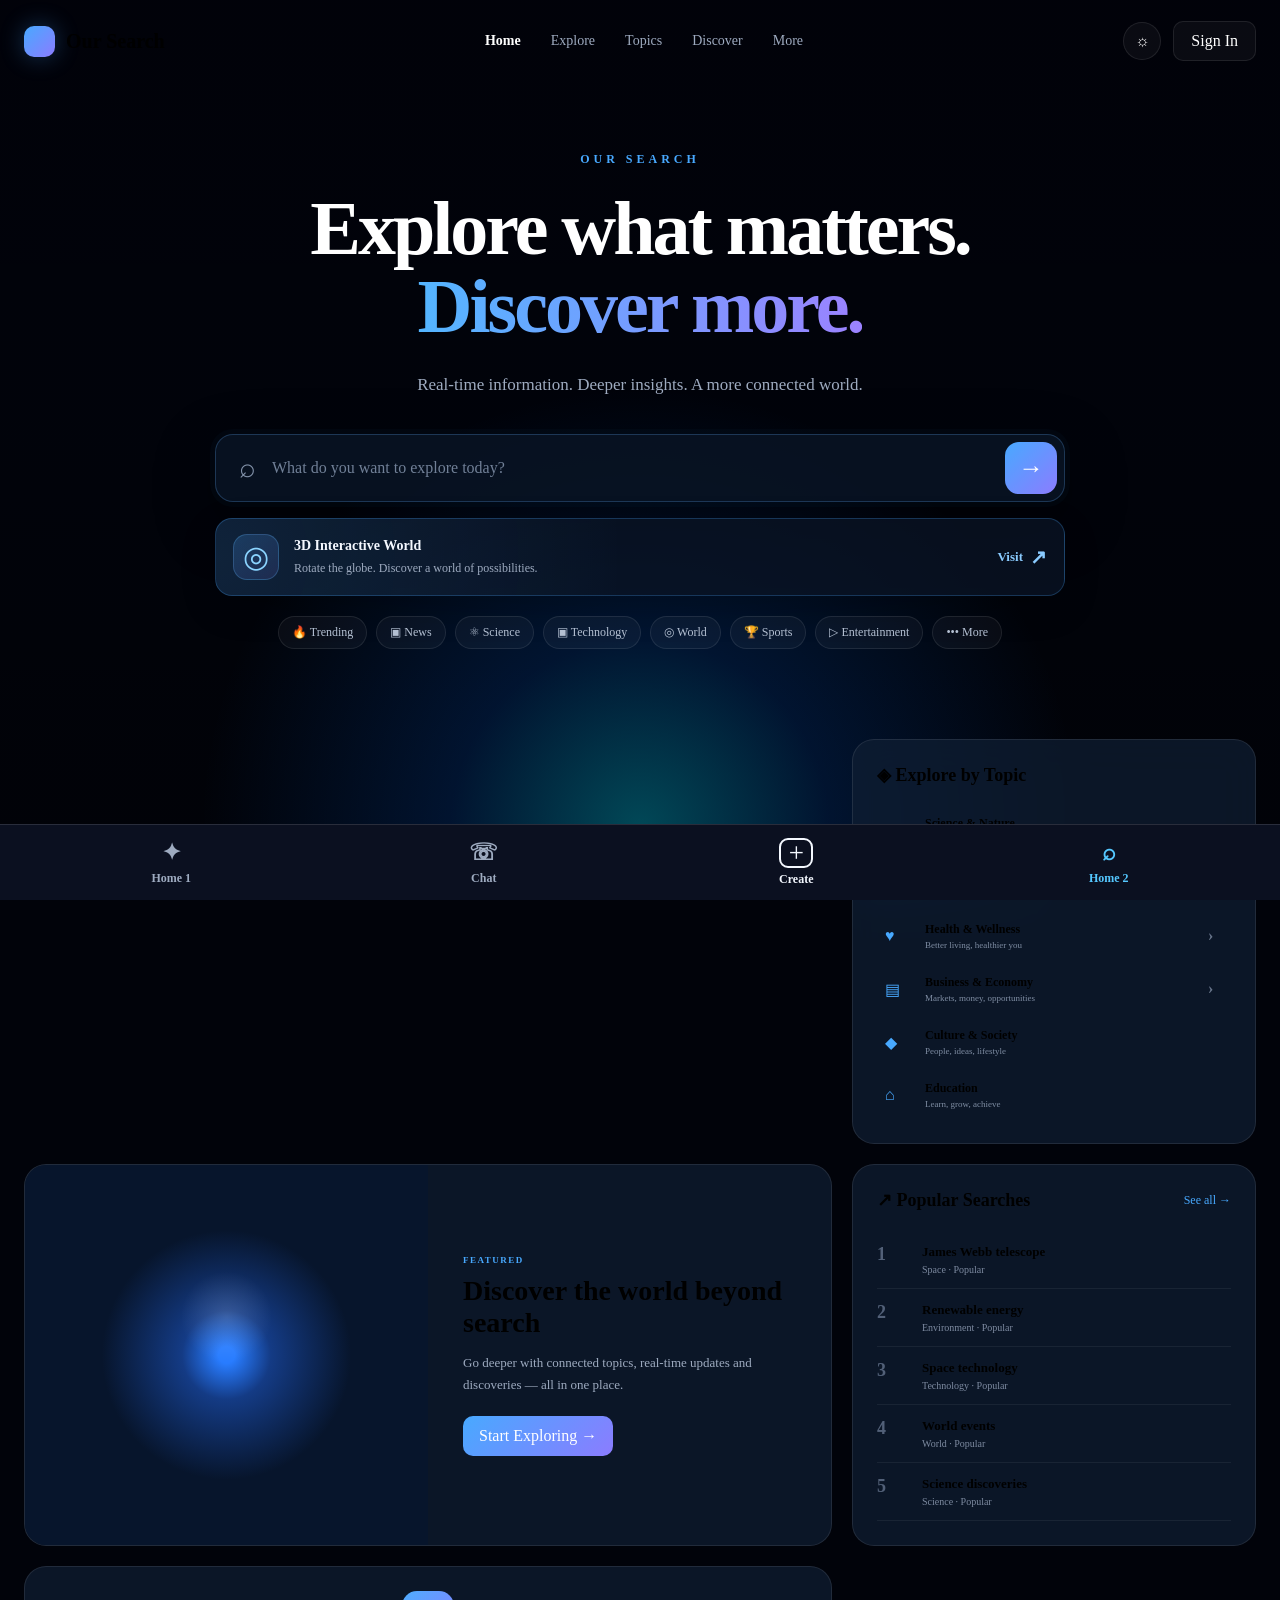
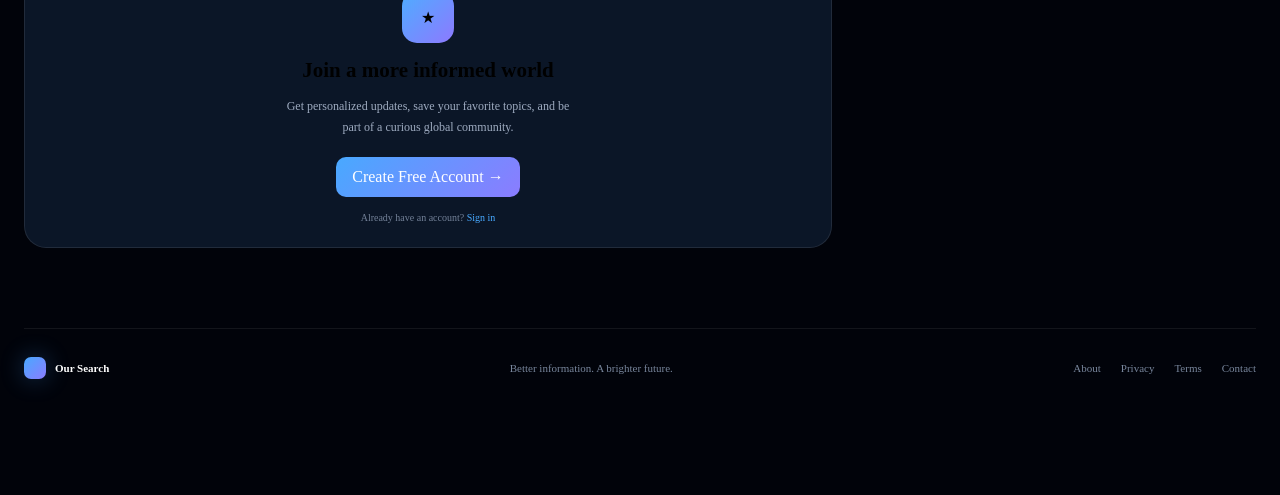
==== commit 18b027fd: "Add Chat and Create to bottom navigation" ====
--- a/website/index.html
+++ b/website/index.html
@@ -286,16 +286,24 @@
 </footer>
 
 
-<nav class="home-switcher" id="home-switcher" aria-label="Home navigation">
-    <a href="/home1.html" aria-label="Home 1: AI Chat">
-        <span class="home-nav-icon" aria-hidden="true">💬</span>
-        <span>Home 1</span>
+<nav class="home-switcher" aria-label="Main navigation">
+    <a href="/home1.html"  aria-label="Home 1">
+      <span class="home-nav-icon" aria-hidden="true">✦</span>
+      <span>Home 1</span>
     </a>
-    <a href="/" class="active" aria-current="page" aria-label="Home 2: Search Engine">
-        <span class="home-nav-icon" aria-hidden="true">⌕</span>
-        <span>Home 2</span>
+    <a href="/home1.html#chat" aria-label="Chat">
+      <span class="home-nav-icon" aria-hidden="true">☏</span>
+      <span>Chat</span>
     </a>
-</nav>
+    <a href="/home1.html#storiesRow" class="create-nav" aria-label="Create">
+      <span class="create-nav-icon" aria-hidden="true">+</span>
+      <span>Create</span>
+    </a>
+    <a href="/" class="active" aria-current="page" aria-label="Home 2">
+      <span class="home-nav-icon" aria-hidden="true">⌕</span>
+      <span>Home 2</span>
+    </a>
+  </nav>
 
     <script src="/app.js"></script>
 
--- a/website/style.css
+++ b/website/style.css
@@ -1210,3 +1210,29 @@
         padding-right: 8px;
     }
 }
+
+/* OUR SEARCH: four-item bottom navigation */
+.home-switcher {
+    gap: 2px;
+}
+
+.home-switcher a {
+    min-width: 0;
+    max-width: none;
+}
+
+.home-switcher a.create-nav {
+    color: var(--text, #f4f7fb);
+}
+
+.home-switcher .create-nav-icon {
+    display: grid;
+    place-items: center;
+    width: 34px;
+    height: 30px;
+    border: 2px solid currentColor;
+    border-radius: 9px;
+    font-size: 27px;
+    line-height: 1;
+    font-weight: 400;
+}
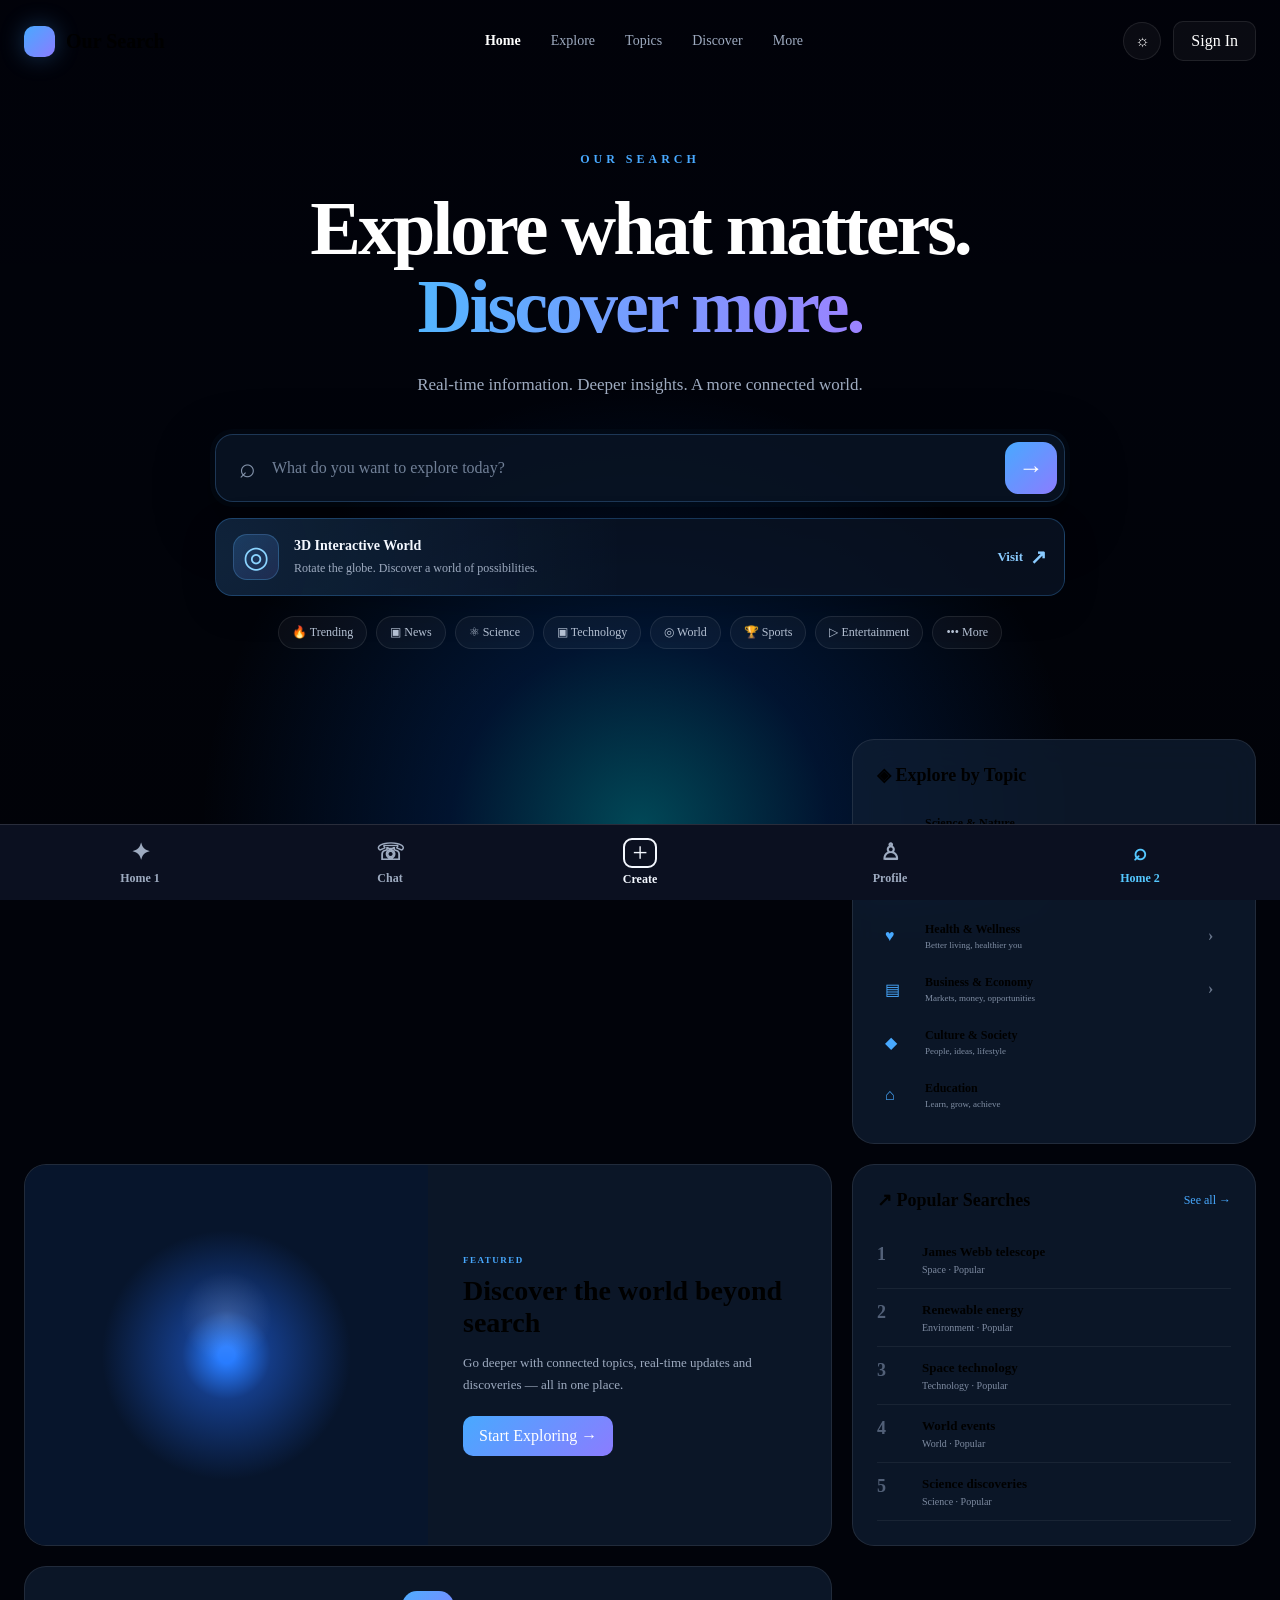
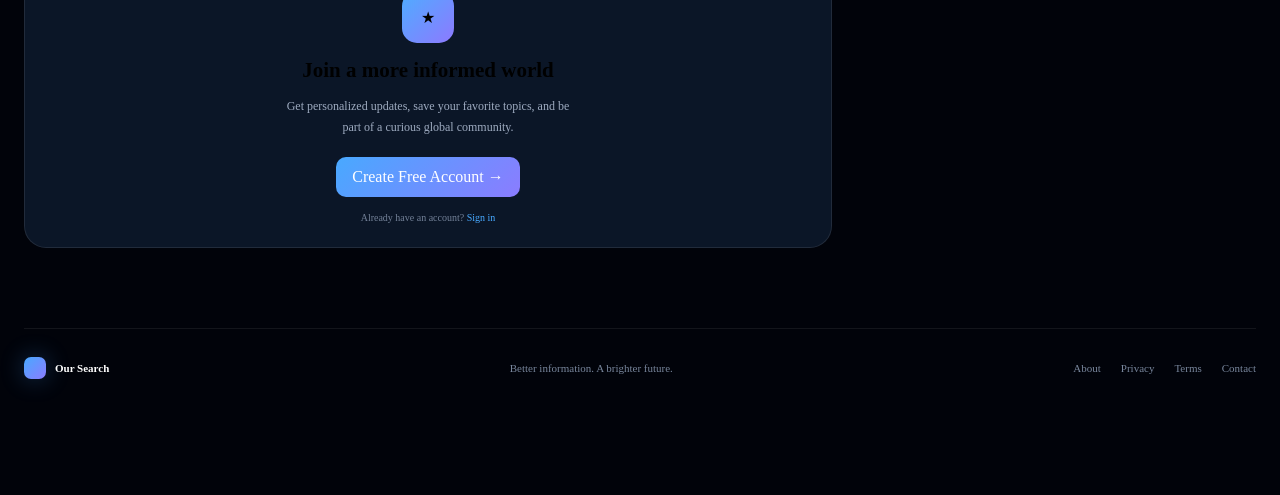
==== commit 48099a73: "Add Profile to bottom navigation" ====
--- a/website/index.html
+++ b/website/index.html
@@ -299,6 +299,10 @@
       <span class="create-nav-icon" aria-hidden="true">+</span>
       <span>Create</span>
     </a>
+        <a href="/profile.html" aria-label="Profile">
+      <span class="home-nav-icon" aria-hidden="true">♙</span>
+      <span>Profile</span>
+    </a>
     <a href="/" class="active" aria-current="page" aria-label="Home 2">
       <span class="home-nav-icon" aria-hidden="true">⌕</span>
       <span>Home 2</span>
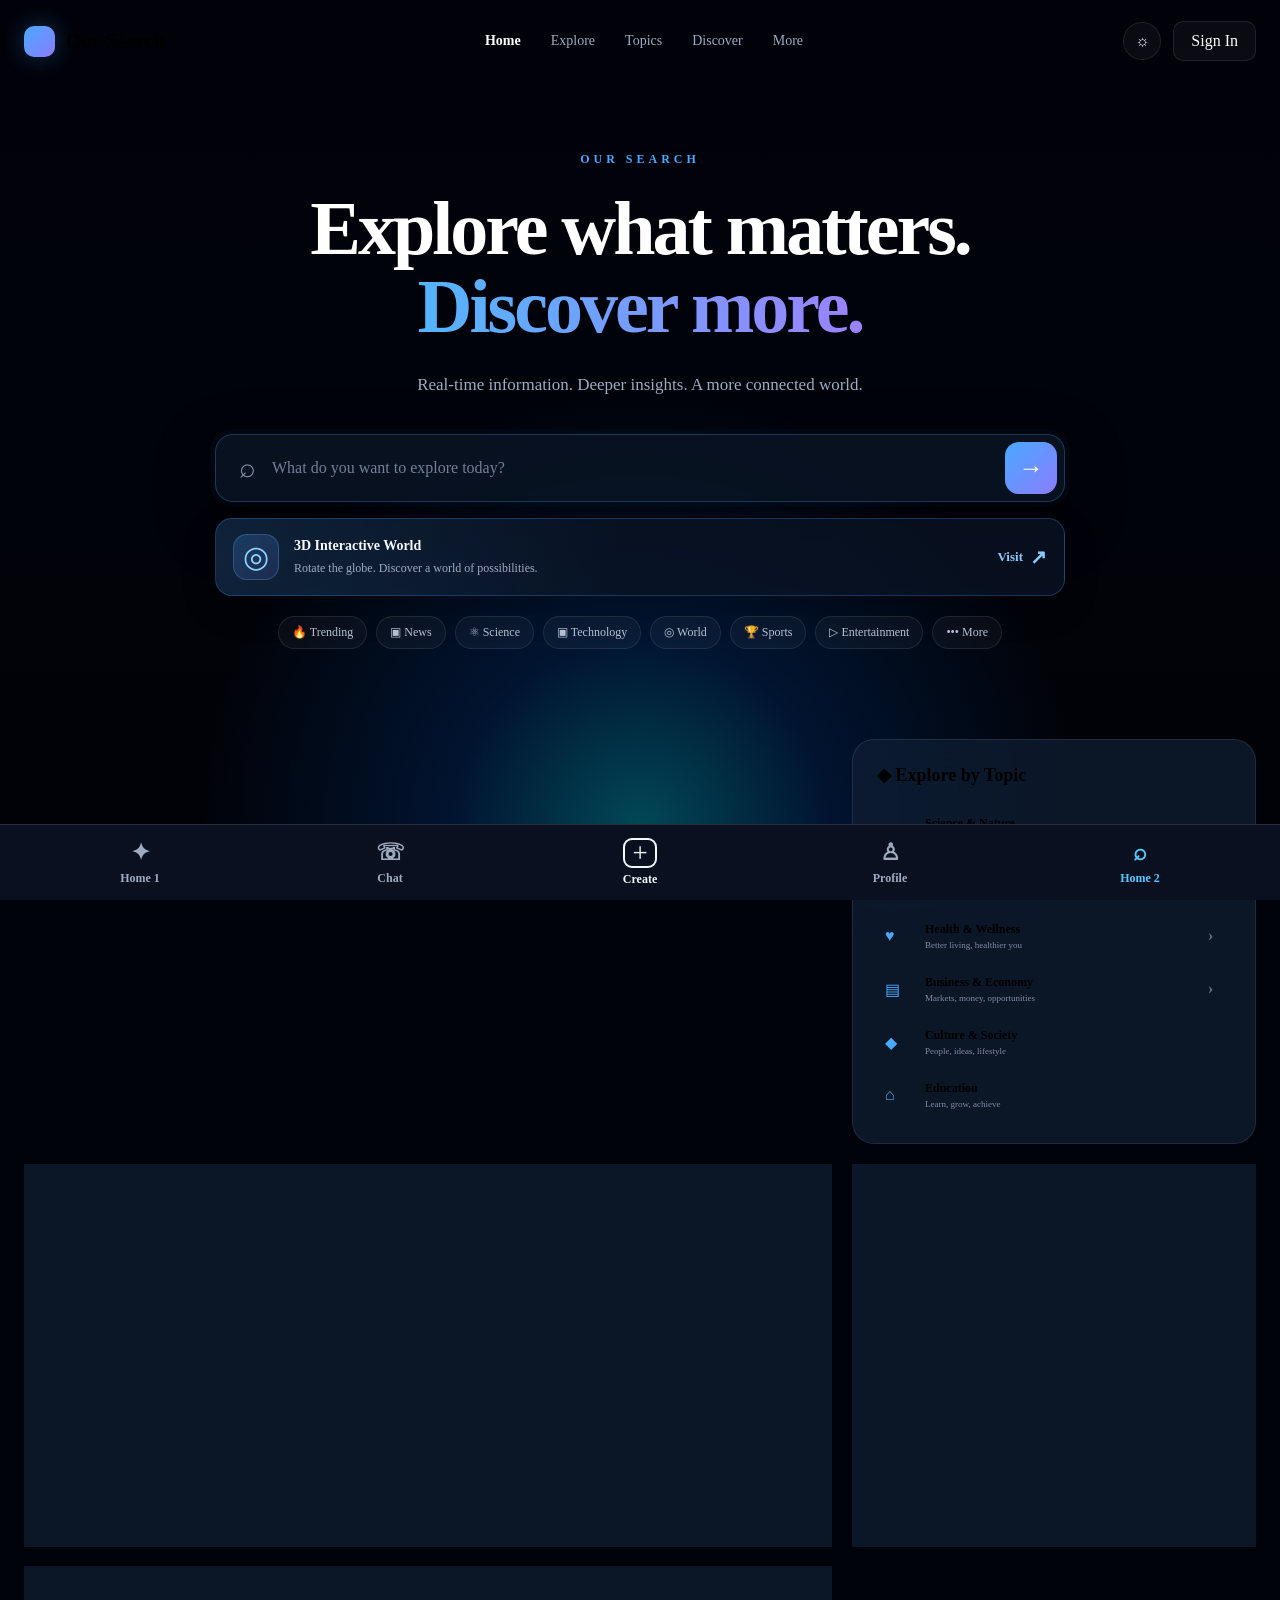
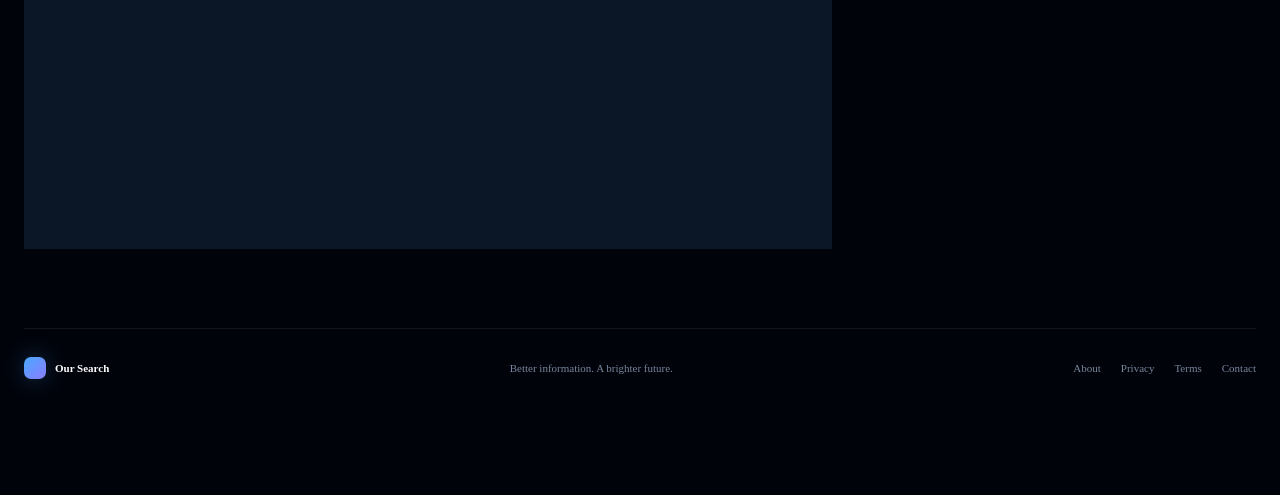
==== commit ff943c35: "Add AI Studio submission page" ====
--- a/website/index.html
+++ b/website/index.html
@@ -291,7 +291,7 @@
       <span class="home-nav-icon" aria-hidden="true">✦</span>
       <span>Home 1</span>
     </a>
-    <a href="/home1.html#chat" aria-label="Chat">
+    <a href="/ai-studio.html" aria-label="Chat">
       <span class="home-nav-icon" aria-hidden="true">☏</span>
       <span>Chat</span>
     </a>
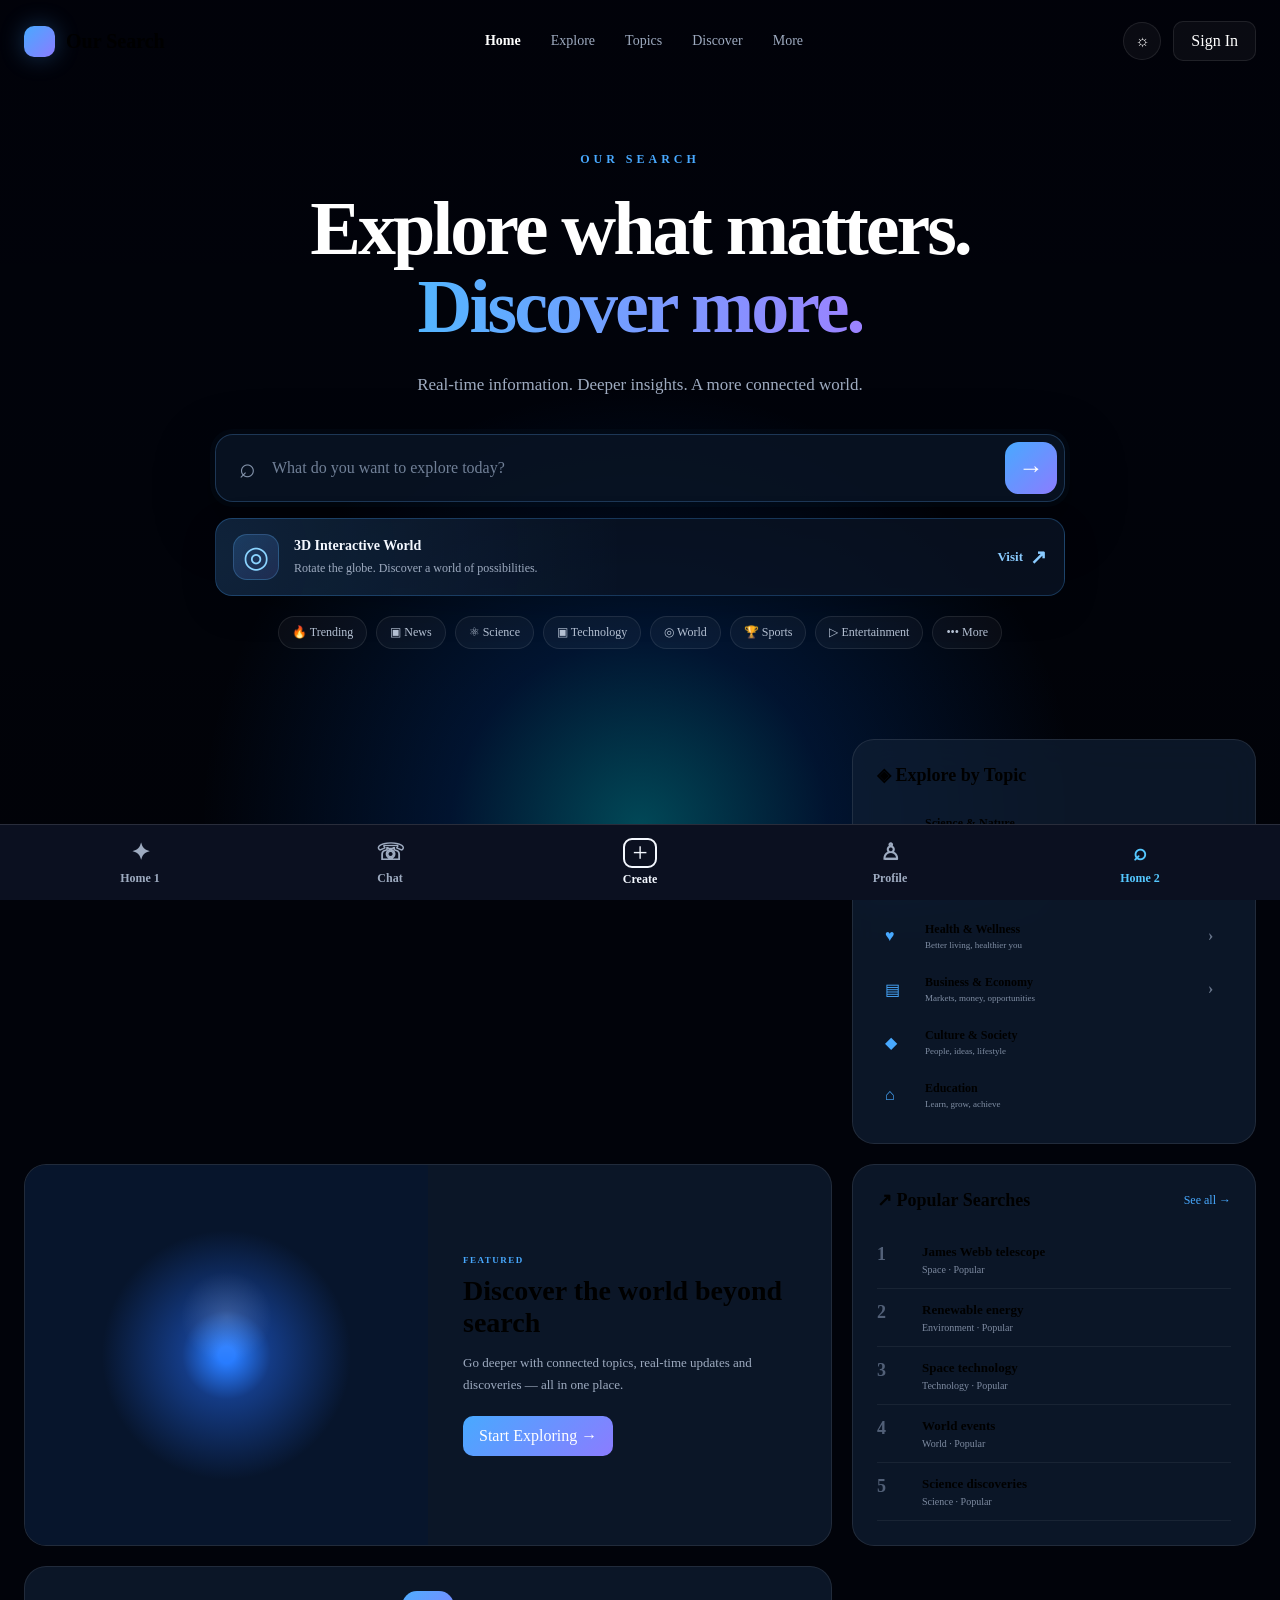
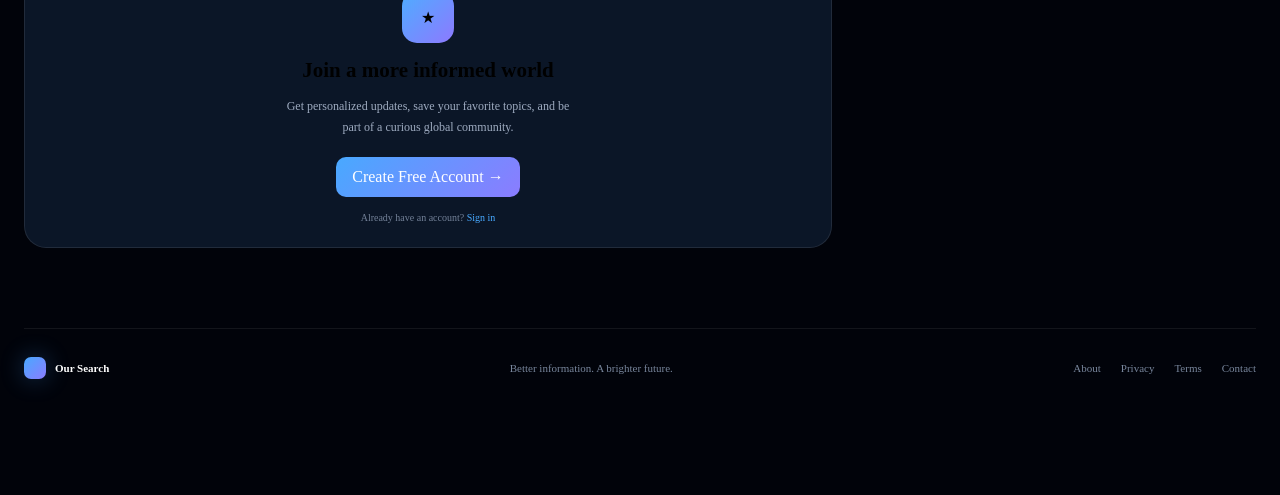
==== commit 343c2d6f: "Add Chat page and selected AI conversation flow" ====
--- a/website/index.html
+++ b/website/index.html
@@ -291,7 +291,7 @@
       <span class="home-nav-icon" aria-hidden="true">✦</span>
       <span>Home 1</span>
     </a>
-    <a href="/ai-studio.html" aria-label="Chat">
+    <a href="/chat.html" aria-label="Chat">
       <span class="home-nav-icon" aria-hidden="true">☏</span>
       <span>Chat</span>
     </a>
